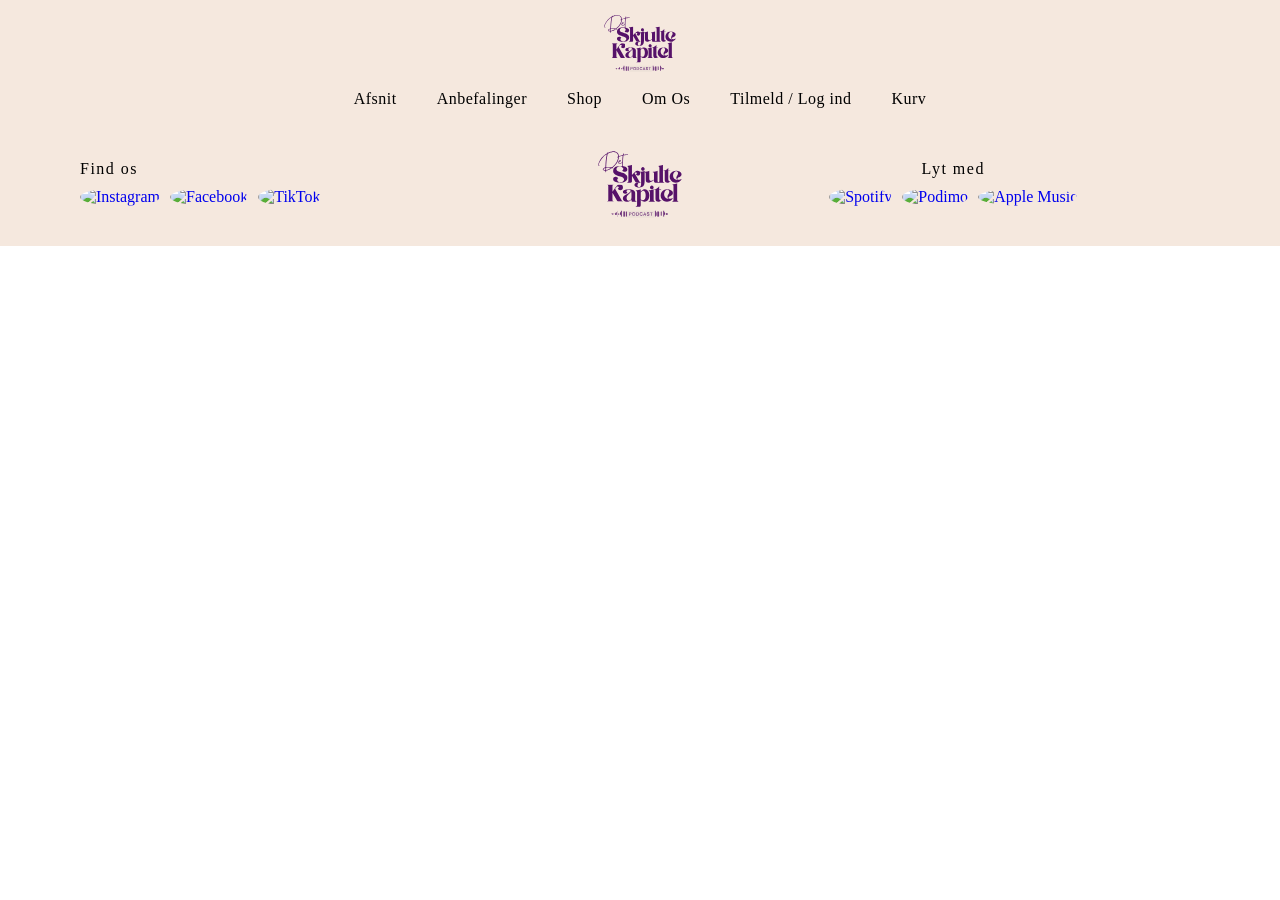
==== index.html @ ff1ba952 "add header footer Co-authored-by: Copilot <copilot@github.com>" ====
<!doctype html>
<html lang="dk">
  <head>
    <meta charset="UTF-8" />
    <meta name="viewport" content="width=device-width, initial-scale=1.0" />
    <title>Det Skjulte Kapitel</title>
    <link rel="stylesheet" href="css/general.css" />
    <link rel="stylesheet" href="css/fonts.css" />
    <link rel="stylesheet" href="css/custom.css" />
  </head>
  <body>
    <header>
      <div class="header-desktop">
        <a href="index.html" class="header-logo">
          <img src="img/Logo.svg" alt="Det Skjulte Kapitel logo" class="logo-img" />
        </a>
        <nav class="header-nav">
          <ul class="nav-list">
            <li><a href="afsnit.html">Afsnit</a></li>
            <li><a href="anbefalinger.html">Anbefalinger</a></li>
            <li><a href="shop.html">Shop</a></li>
            <li><a href="omOs.html">Om Os</a></li>
            <li><a href="login.html">Tilmeld / Log ind</a></li>
            <li><a href="kurv.html">Kurv</a></li>
          </ul>
        </nav>
      </div>

      <div class="header-mobile">
        <a href="index.html" class="header-logo">
          <img src="img/Logo.svg" alt="Det Skjulte Kapitel" class="logo-img" />
        </a>
        <button class="hamburger" id="menuToggle">
          <span></span>
          <span></span>
          <span></span>
        </button>
      </div>
      <nav class="mobile-menu" id="mobileMenu">
        <a href="afsnit.html">Afsnit</a>
        <a href="anbefalinger.html">Anbefalinger</a>
        <a href="shop.html">Shop</a>
        <a href="omOs.html">Om Os</a>
        <a href="login.html">Tilmeld / Log ind</a>
        <a href="kurv.html">Kurv</a>
      </nav>
    </header>
    <footer>
      <div class="footer-inner">
        <div class="footer-social">
          <span class="footer-label">Find os</span>
          <div class="social-icons">
            <a href="#"><img src="" alt="Instagram" /></a>
            <a href="#"><img src="" alt="Facebook" /></a>
            <a href="#"><img src="" alt="TikTok" /></a>
          </div>
        </div>

        <a href="#" class="footer-logo">
          <img src="img/Logo.svg" alt="Det Skjulte Kapitel" class="logo-img-footer" />
        </a>

        <div class="footer-listen">
          <span class="footer-label">Lyt med</span>
          <div class="social-icons">
            <a href="#"><img src="" alt="Spotify" /></a>
            <a href="#"><img src="" alt="Podimo" /></a>
            <a href="#"><img src="" alt="Apple Music" /></a>
          </div>
        </div>
      </div>
    </footer>
    <script src="js/burger.js"></script>
  </body>
</html>
---- css/general.css ----
* {
  box-sizing: border-box;
  padding: 0;
  margin: 0;
  text-decoration: none;
  list-style-type: none;
}

header {
  background: var(--header-footer-bg);
}

.header-desktop {
  max-width: 1200px;
  margin: 0 auto;
  padding: 0 32px;
  display: flex;
  flex-direction: column;
  align-items: center;
}

.logo-img {
  height: 80px;
  width: auto;
  padding: 12px 0 8px;
  display: block;
}

.header-nav {
  width: 100%;
  padding: 10px 0 12px;
}

.nav-list {
  list-style: none;
  display: flex;
  justify-content: center;
  align-items: center;
  gap: 40px;
}

.nav-list a {
  color: var(--text-color);
  text-decoration: none;
  letter-spacing: 0.5px;
  position: relative;
}
.nav-list a:hover {
  color: var(--podcast-card-bg);
}
.nav-list a:hover::after {
  width: 100%;
}

.header-mobile {
  display: none;
  align-items: center;
  justify-content: space-between;
  padding: 12px 20px;
}

.hamburger {
  background: none;
  border: none;
  cursor: pointer;
  display: flex;
  flex-direction: column;
  gap: 5px;
  padding: 8px;
}

.hamburger span {
  display: block;
  width: 24px;
  height: 2px;
  background: var(--text-color);
  border-radius: 2px;
}

.mobile-menu {
  display: none;
  flex-direction: column;
  background: var(--header-footer-bg);
}

.mobile-menu.open {
  display: flex;
}

.mobile-menu a {
  color: var(--text-color);
  text-decoration: none;
  padding: 14px 24px;
  border-bottom: 1px solid rgba(200, 184, 232, 0.3);
}

.mobile-menu a:hover {
  background: var(--podcast-card-bg);
}

footer {
  background: var(--header-footer-bg);
}

.footer-inner {
  max-width: 1200px;
  margin: 0 auto;
  padding: 28px 40px;
  display: grid;
  grid-template-columns: 1fr auto 1fr;
  align-items: center;
  gap: 24px;
}

.footer-label {
  color: var(--text-color);
  letter-spacing: 1.5px;
  display: block;
  margin-bottom: 10px;
}

.social-icons {
  display: flex;
  gap: 10px;
  align-items: center;
}

.social-icons a img {
  width: 38px;
  height: 38px;
  border-radius: 50%;
  transition:
    transform 0.2s,
    opacity 0.2s;
}

.social-icons a:hover img {
  transform: scale(1.1);
  opacity: 0.85;
}

.footer-social {
  display: flex;
  flex-direction: column;
}

.footer-listen {
  display: flex;
  flex-direction: column;
  align-items: center;
}

.logo-img-footer {
  height: 70px;
  width: auto;
  display: block;
}

.footer-bottom {
  padding: 12px 40px;
  text-align: center;
  color: var(--text-color);
}

@media (max-width: 768px) {
  .header-desktop {
    display: none;
  }
  .header-mobile {
    display: flex;
  }

  .footer-inner {
    grid-template-columns: 1fr;
    text-align: center;
    padding: 24px 20px;
    gap: 20px;
  }

  .footer-social {
    align-items: center;
  }
  .footer-listen {
    align-items: center;
  }
  .footer-bottom {
    padding: 12px 20px;
  }
}
---- css/fonts.css ----
@font-face {
  font-family: "Cinzel Decorative Black";
  src: url(../fonts/CinzelDecorative-Black.woff2);
}

@font-face {
  font-family: "Cinzel Decorative Bold";
  src: url(../fonts/CinzelDecorative-Bold.woff2);
}

@font-face {
  font-family: "Cinzel Decorative";
  src: url(../fonts/CinzelDecorative-Regular.woff2);
}
---- css/custom.css ----
/* Farvevariabler */
html {
  /* Primary colors */
  --primary-bg: #fff;
  --header-footer-bg: #f5e8de;

  /* Font colors */
  --text-color: #000;
  --text-inverted: #fff;

  /* Buttons */
  --primary-btn: #763f81;
  --arrow-btn: #f5e8de;

  /* Cards */
  --podcast-card-bg: #561269;
  --book-card-bg: #f5e8de;
  --filter-bg: #fff;
  --reviews-card-bg: #763f81;
  --om-os-card-bg: #763f81;
  --individual-card-bg: #5a3162;
  --forms-bg: #c5aabb;
}

/* Fonts Desktop */
h1 {
  font-family: "Cinzel Decorative Bold";
  font-size: 3rem;
}
h2 {
  font-family: "Cinzel Decorative Bold";
  font-weight: 600;
  font-size: 1.75rem;
}
h3 {
  font-family: "Helvetica Neue";
  font-weight: 700;
  font-size: 1.5rem;
}
h4 {
  font-family: "Helvetica Neue";
  font-weight: 400;
  font-size: 1.375rem;
}
h5 {
  font-family: "Helvetica Neue";
  font-weight: 600;
  font-size: 1.25rem;
}

p {
  font-family: "Helvetica Neue";
  font-weight: 300;
  font-size: 1.25rem;
}

nav {
  font-family: "Helvetica Neue";
  font-weight: 300;
}

/* Fonts Mobile */
@media (max-width: 800px) {
  h1 {
    font-family: "Cinzel Decorative Bold";
    font-weight: 700;
    font-size: 2rem;
  }
  h2 {
    font-family: "Cinzel Decorative Bold";
    font-weight: 600;
    font-size: 1.625rem;
  }
  h3 {
    font-family: "Helvetica Neue";
    font-weight: 500;
    font-size: 1.4rem;
  }
  h4 {
    font-family: "Helvetica Neue";
    font-weight: 400;
    font-size: 1.375rem;
  }
  h5 {
    font-family: "Helvetica Neue";
    font-weight: 600;
    font-size: 1.25rem;
  }

  p {
    font-family: "Helvetica Neue";
    font-weight: 300;
    font-size: 1rem;
  }

  nav {
    font-family: "Helvetica Neue";
    font-weight: 300;
    font-size: 1.375rem;
  }
}
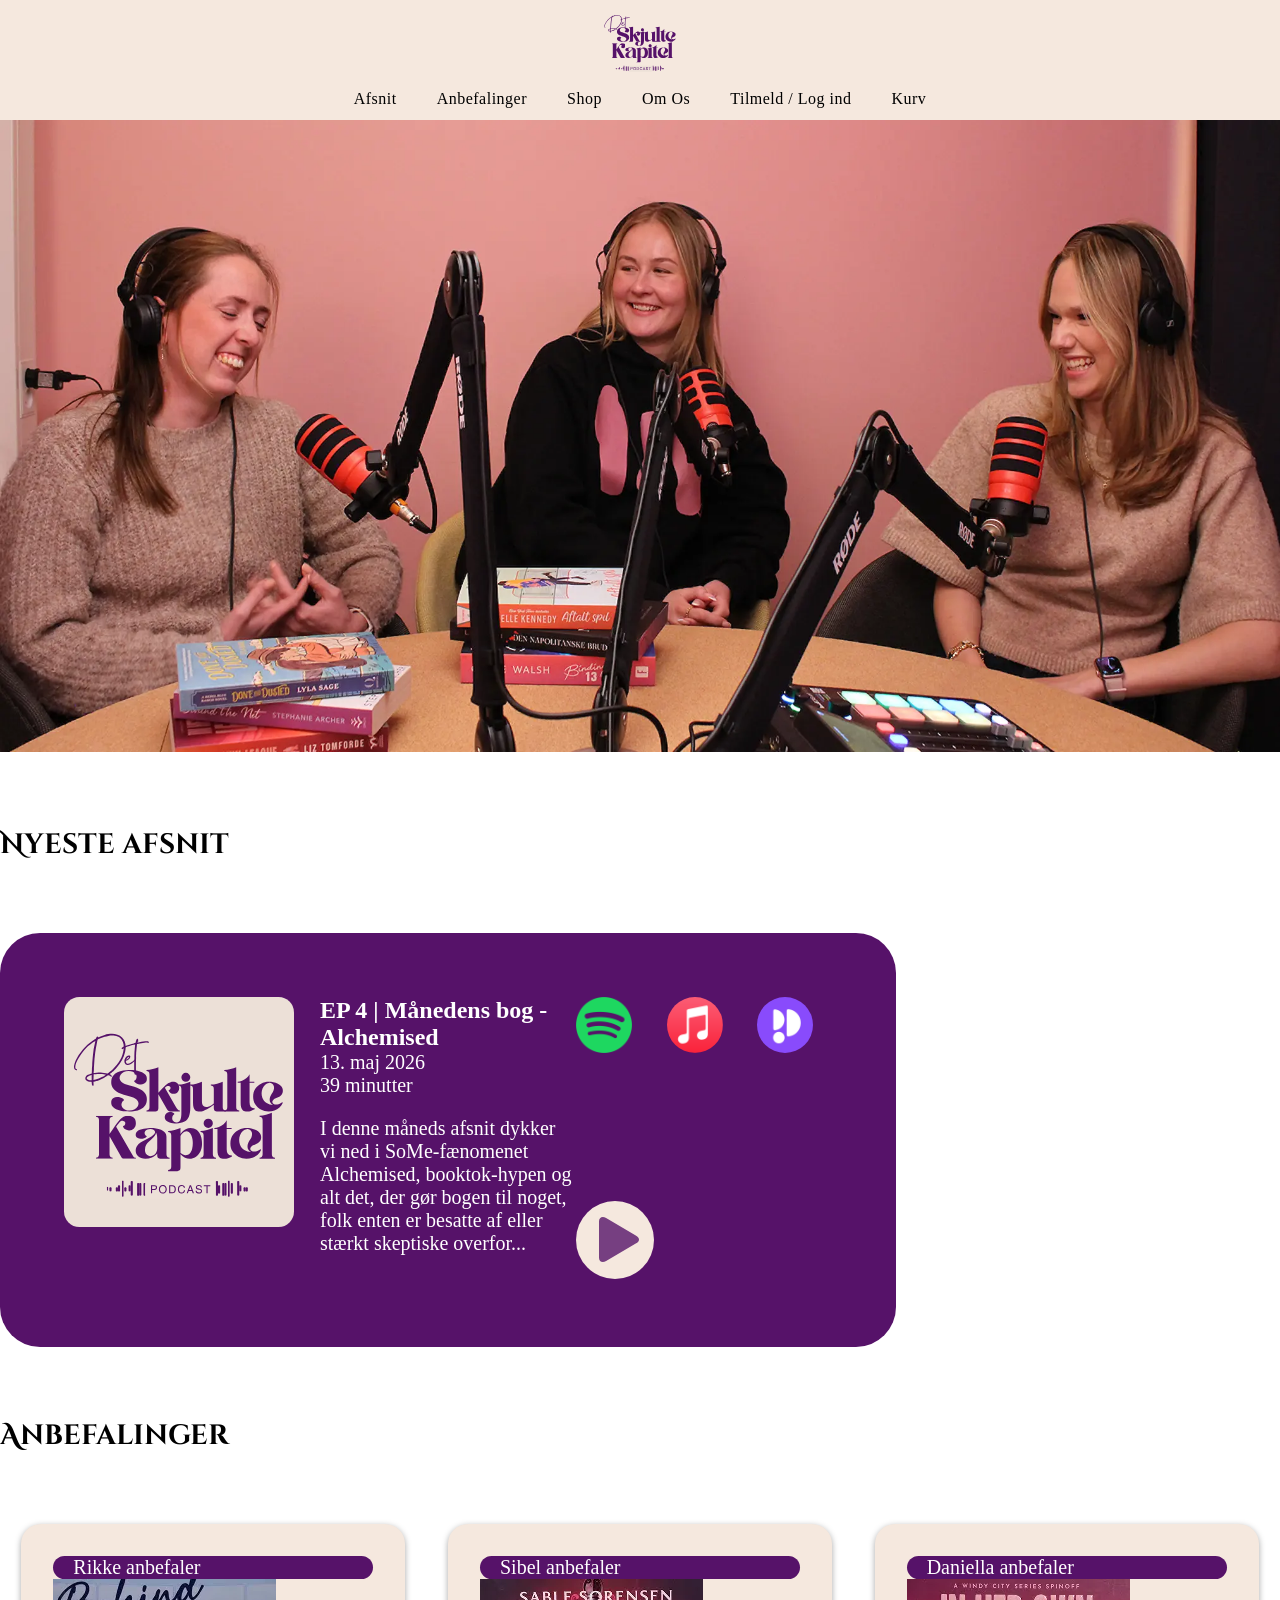
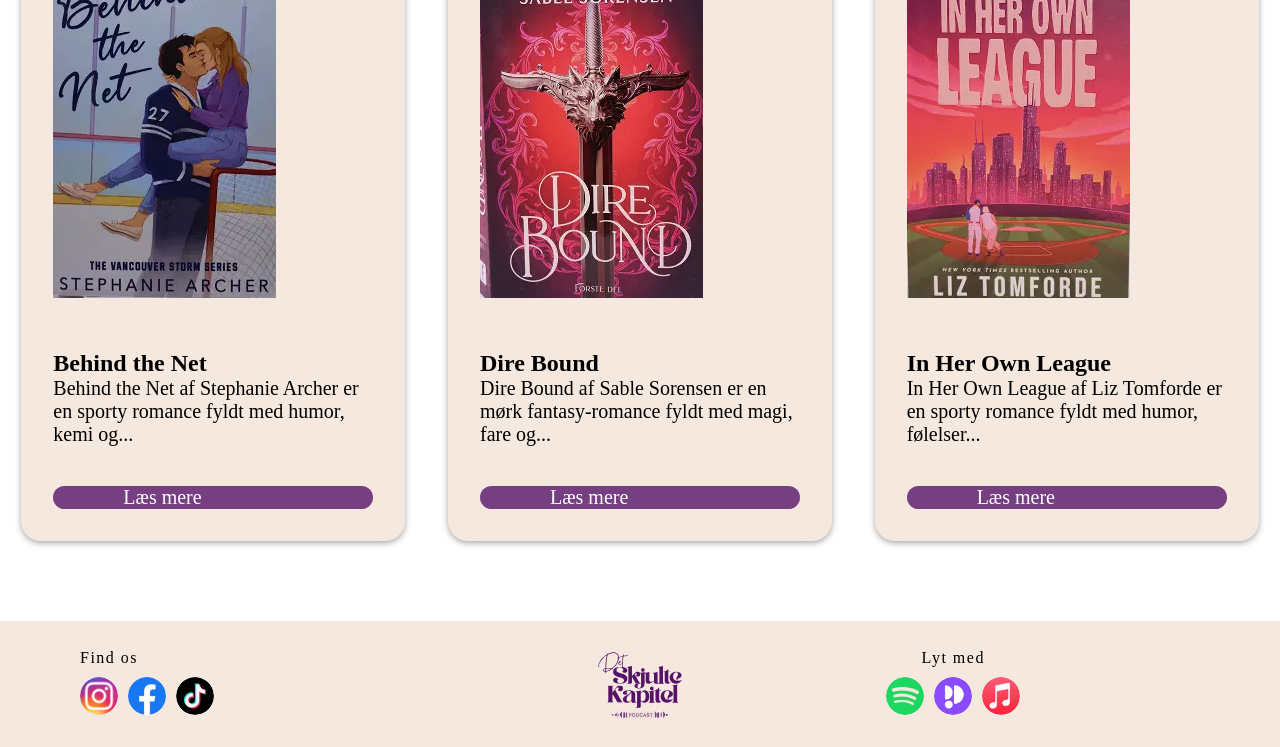
==== commit 172f6244: "add næsten færdig index side" ====
--- a/index.html
+++ b/index.html
@@ -7,12 +7,17 @@
     <link rel="stylesheet" href="css/general.css" />
     <link rel="stylesheet" href="css/fonts.css" />
     <link rel="stylesheet" href="css/custom.css" />
+    <link rel="stylesheet" href="css/index.css" />
   </head>
   <body>
     <header>
       <div class="header-desktop">
         <a href="index.html" class="header-logo">
-          <img src="img/Logo.svg" alt="Det Skjulte Kapitel logo" class="logo-img" />
+          <img
+            src="img/Logo.svg"
+            alt="Det Skjulte Kapitel logo"
+            class="logo-img"
+          />
         </a>
         <nav class="header-nav">
           <ul class="nav-list">
@@ -45,27 +50,130 @@
         <a href="kurv.html">Kurv</a>
       </nav>
     </header>
+
+    <main>
+      <img
+        src="img/Hero.webp"
+        alt="Billede af tre kvinder i et podcast studie, der griner"
+      />
+      <h2>Nyeste afsnit</h2>
+
+      <section class="grid-1_1_1">
+        <div>
+          <img src="img/LogoBeigeBaggrund.svg" alt="" />
+        </div>
+        <div>
+          <h3>EP 4 | Månedens bog - Alchemised</h3>
+          <p>13. maj 2026</p>
+          <p>39 minutter</p>
+          <p class="margin">
+            I denne måneds afsnit dykker vi ned i SoMe-fænomenet Alchemised,
+            booktok-hypen og alt det, der gør bogen til noget, folk enten er
+            besatte af eller stærkt skeptiske overfor...
+          </p>
+        </div>
+        <div>
+          <div class="SoMe">
+            <a href="https://open.spotify.com/show/3m8Jab1IPtWVq0r0YH2QnV"
+              ><img src="img/Spotify.svg" alt=""
+            /></a>
+            <a href=""><img src="img/AppleMusic.svg" alt="iTunes logo" /></a>
+            <a
+              href="https://open.podimo.com/podcast/a7241b3f-1531-4056-aa6a-d502dbbe5295"
+              ><img src="img/Podimo.svg" alt="Podimo logo"
+            /></a>
+          </div>
+          <div class="playBtn">
+            <img src="img/PlayBtn.svg" alt="" />
+          </div>
+        </div>
+      </section>
+      <h2>Anbefalinger</h2>
+      <section class="grid">
+        
+        <div class="AnbefalingCard">
+          <div>
+            <p class="IndividuelAnbefaling">Rikke anbefaler</p>
+            <img
+              src="img/BehindTheNet.webp"
+              alt="Forside af bogen Behind the net"
+            />
+          </div>
+          <div>
+            <h3>Behind the Net</h3>
+            <p>Behind the Net af Stephanie Archer er en sporty romance fyldt med humor, kemi og...</p>
+          </div>
+          <div>
+            <a href="afsnitSingeview.html"><p>Læs mere</p></a>
+          </div>
+        </div>
+
+        <div class="AnbefalingCard">
+          <div>
+            <p class="IndividuelAnbefaling">Sibel anbefaler</p>
+            <img
+              src="img/DireBound.webp"
+              alt="Forside af bogen Behind the net"
+            />
+          </div>
+          <div>
+            <h3>Dire Bound</h3>
+            <p>Dire Bound af Sable Sorensen er en mørk fantasy-romance fyldt med magi, fare og...</p>
+          </div>
+          <div>
+            <a href="afsnitSingeview.html"><p>Læs mere</p></a>
+          </div>
+        </div>
+
+        <div class="AnbefalingCard">
+          <div>
+            <p class="IndividuelAnbefaling">Daniella anbefaler</p>
+            <img
+              src="img/InHerOwnLeauge.webp"
+              alt="Forside af bogen Behind the net"
+            />
+          </div>
+          <div>
+            <h3>In Her Own League</h3>
+            <p>In Her Own League af Liz Tomforde er en sporty romance fyldt med humor, følelser...</p>
+          </div>
+          <div>
+            <a href="afsnitSingeview.html"><p>Læs mere</p></a>
+          </div>
+        </div>
+      </section>
+    </main>
+
     <footer>
       <div class="footer-inner">
         <div class="footer-social">
           <span class="footer-label">Find os</span>
           <div class="social-icons">
-            <a href="#"><img src="" alt="Instagram" /></a>
-            <a href="#"><img src="" alt="Facebook" /></a>
-            <a href="#"><img src="" alt="TikTok" /></a>
+            <a href="#"><img src="img/Instagram.svg" alt="Instagram" /></a>
+            <a href="#"><img src="img/Facebook.svg" alt="Facebook" /></a>
+            <a href="#"><img src="img/TikTok.svg" alt="TikTok" /></a>
           </div>
         </div>
 
         <a href="#" class="footer-logo">
-          <img src="img/Logo.svg" alt="Det Skjulte Kapitel" class="logo-img-footer" />
+          <img
+            src="img/Logo.svg"
+            alt="Det Skjulte Kapitel"
+            class="logo-img-footer"
+          />
         </a>
 
         <div class="footer-listen">
           <span class="footer-label">Lyt med</span>
           <div class="social-icons">
-            <a href="#"><img src="" alt="Spotify" /></a>
-            <a href="#"><img src="" alt="Podimo" /></a>
-            <a href="#"><img src="" alt="Apple Music" /></a>
+            <a href="https://open.spotify.com/show/3m8Jab1IPtWVq0r0YH2QnV"
+              ><img src="img/Spotify.svg" alt="Spotify"
+            /></a>
+            <a
+              href="https://open.podimo.com/podcast/a7241b3f-1531-4056-aa6a-d502dbbe5295"
+              ><img src="img/Podimo.svg" alt="Podimo"
+            /></a>
+            <a href="#"><img src="img/AppleMusic.svg" alt="Apple Music" /></a>
           </div>
         </div>
       </div>
--- a/css/index.css
+++ b/css/index.css
@@ -0,0 +1,88 @@
+img {
+  max-width: 100%;
+}
+
+h2 {
+  place-self: center;
+  margin-top: 2.5em;
+  margin-bottom: 2.5em;
+}
+
+.grid-1_1_1 {
+  display: grid;
+  grid-template-columns: 1fr 1fr 1fr;
+  max-width: 70%;
+  margin-top: 2.5em;
+  margin-bottom: 4em;
+  padding: 4em;
+  place-self: center;
+  background-color: var(--podcast-card-bg);
+  color: var(--text-inverted);
+  border-radius: 40px;
+}
+
+.grid-1_1_1 img {
+  max-width: 90%;
+}
+
+.margin {
+  margin-top: 1em;
+}
+
+.SoMe {
+  display: grid;
+  grid-template-columns: 1fr 1fr 1fr;
+  place-self: center;
+  gap: 1em;
+}
+
+.SoMe img {
+  max-width: 110%;
+}
+
+.playBtn {
+  place-self: end;
+  margin-top: 9em;
+  margin-right: 2.5em;
+}
+
+.grid {
+  display: grid;
+  grid-template-columns: 1fr 1fr 1fr;
+  margin-bottom: 5em;
+  place-items: center;
+}
+
+.grid a p {
+  text-decoration: none;
+  background-color: var(--primary-btn);
+  color: var(--text-inverted);
+  border-radius: 20px;
+  place-self: center;
+  padding: 0 3.5em 0 3.5em;
+  margin-top: 2em;
+}
+
+.grid h3{
+  margin-top: 2em;
+}
+.AnbefalingCard{
+  background-color: var(--book-card-bg) ;
+  padding: 2em;
+  border-radius: 20px;
+  max-width: 90%;
+  box-shadow: 0 2px 6px rgba(0, 0, 0, 0.35);
+}
+
+.AnbefalingCard div{
+  place-self: center;
+}
+
+.IndividuelAnbefaling{
+  background-color: var(--podcast-card-bg);
+  color: var(--text-inverted);
+  border-radius: 20px;
+  place-self: self-start;
+  padding: 0 1em 0 1em;
+}
+
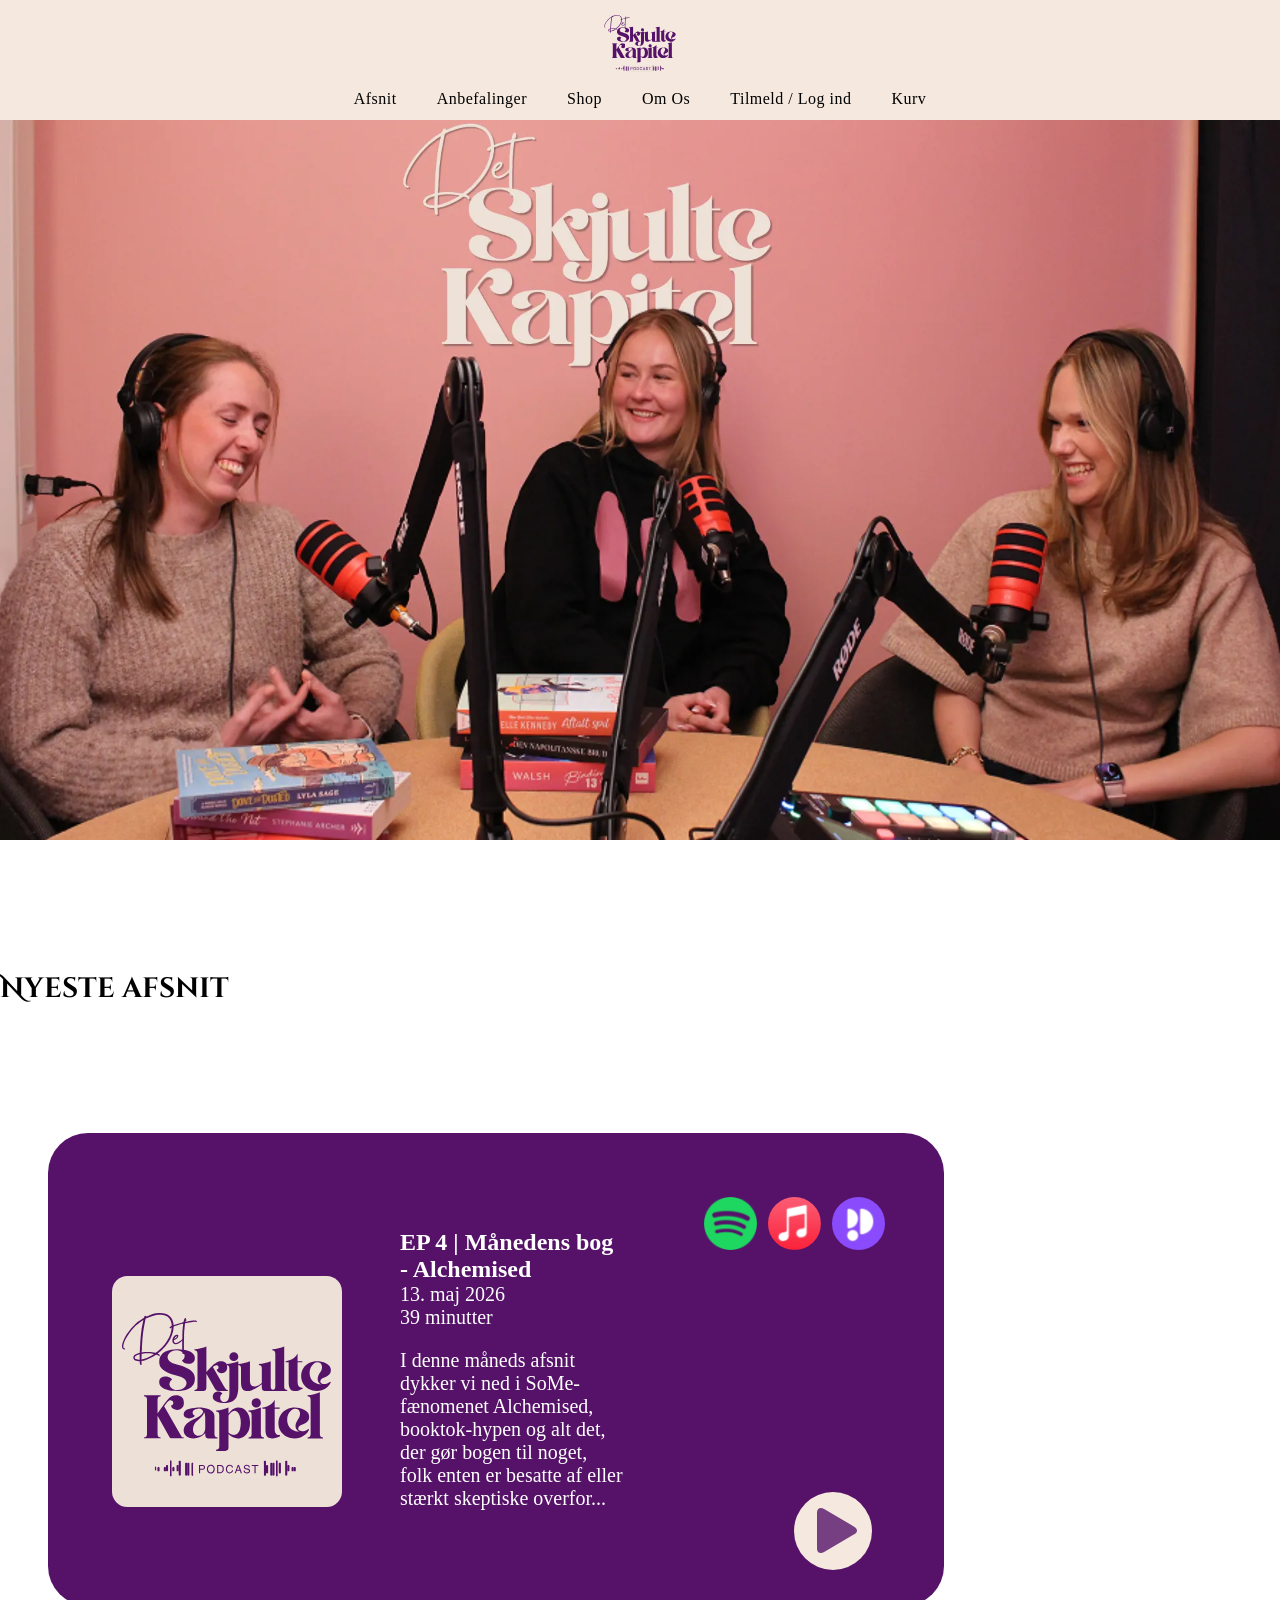
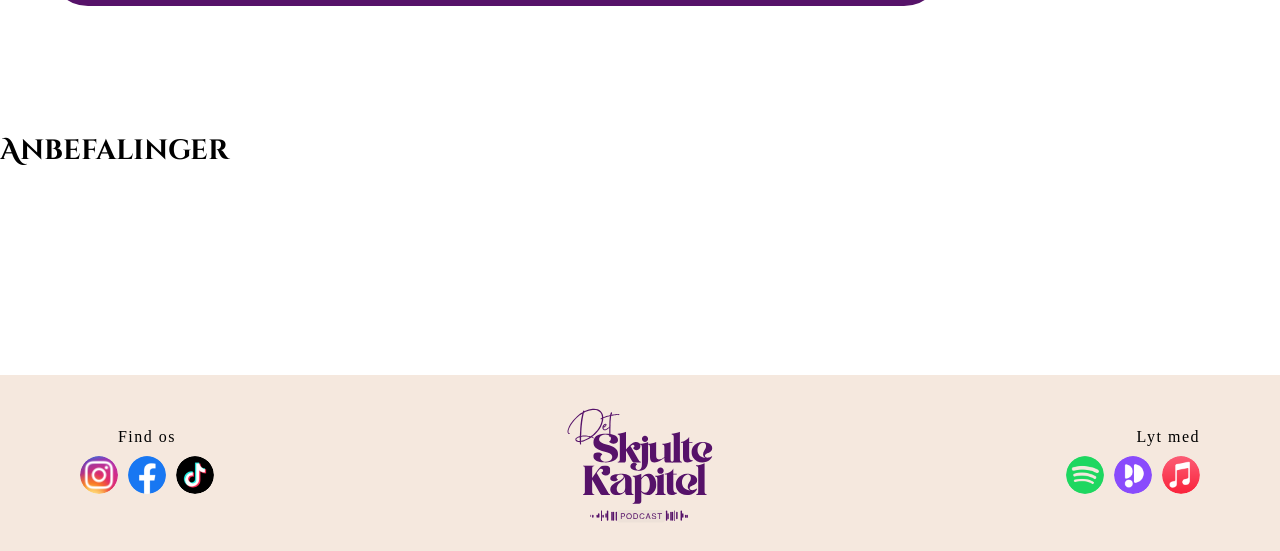
==== commit 55f02f92: "Add index mobil + tilretninger i desktop" ====
--- a/index.html
+++ b/index.html
@@ -59,20 +59,22 @@
       <h2>Nyeste afsnit</h2>
 
       <section class="grid-1_1_1">
-        <div>
+        <div class="LogoBeige">
           <img src="img/LogoBeigeBaggrund.svg" alt="" />
         </div>
-        <div>
+        <div class="margin">
+          <div>
           <h3>EP 4 | Månedens bog - Alchemised</h3>
           <p>13. maj 2026</p>
           <p>39 minutter</p>
-          <p class="margin">
+        </div>
+          <p class="margin2">
             I denne måneds afsnit dykker vi ned i SoMe-fænomenet Alchemised,
             booktok-hypen og alt det, der gør bogen til noget, folk enten er
             besatte af eller stærkt skeptiske overfor...
           </p>
         </div>
-        <div>
+        
           <div class="SoMe">
             <a href="https://open.spotify.com/show/3m8Jab1IPtWVq0r0YH2QnV"
               ><img src="img/Spotify.svg" alt=""
@@ -82,16 +84,17 @@
               href="https://open.podimo.com/podcast/a7241b3f-1531-4056-aa6a-d502dbbe5295"
               ><img src="img/Podimo.svg" alt="Podimo logo"
             /></a>
-          </div>
-          <div class="playBtn">
+            <div class="playBtn">
             <img src="img/PlayBtn.svg" alt="" />
           </div>
-        </div>
+          </div>
+          
+        
       </section>
       <h2>Anbefalinger</h2>
       <section class="grid">
         
-        <div class="AnbefalingCard">
+        <!-- <div class="AnbefalingCard">
           <div>
             <p class="IndividuelAnbefaling">Rikke anbefaler</p>
             <img
@@ -140,7 +143,7 @@
           <div>
             <a href="afsnitSingeview.html"><p>Læs mere</p></a>
           </div>
-        </div>
+        </div> -->
       </section>
     </main>
 
@@ -179,5 +182,6 @@
       </div>
     </footer>
     <script src="js/burger.js"></script>
+    <script src="js/index.js"></script>
   </body>
 </html>
--- a/css/general.css
+++ b/css/general.css
@@ -77,6 +77,24 @@
   border-radius: 2px;
 }
 
+.hamburger.open span:nth-child(1) {
+  transform: translateY(7px) rotate(45deg);
+}
+
+.hamburger.open span:nth-child(2) {
+  opacity: 0;
+}
+
+.hamburger.open span:nth-child(3) {
+  transform: translateY(-7px) rotate(-45deg);
+}
+
+.hamburger span {
+  transition:
+    transform 0.3s ease,
+    opacity 0.3s ease;
+}
+
 .mobile-menu {
   display: none;
   flex-direction: column;
@@ -107,7 +125,8 @@
   margin: 0 auto;
   padding: 28px 40px;
   display: grid;
-  grid-template-columns: 1fr auto 1fr;
+  grid-template-columns: 1fr 1fr 1fr;
+  grid-template-areas: "social logo listen";
   align-items: center;
   gap: 24px;
 }
@@ -117,6 +136,7 @@
   letter-spacing: 1.5px;
   display: block;
   margin-bottom: 10px;
+  text-align: center;
 }
 
 .social-icons {
@@ -151,7 +171,7 @@
 }
 
 .logo-img-footer {
-  height: 70px;
+  height: 120px;
   width: auto;
   display: block;
 }
@@ -162,7 +182,33 @@
   color: var(--text-color);
 }
 
-@media (max-width: 768px) {
+@media (min-width: 801px) {
+  .footer-social {
+    grid-area: social;
+    display: flex;
+    flex-direction: column;
+    justify-self: start;
+  }
+
+  .footer-logo {
+    grid-area: logo;
+    justify-self: center;
+  }
+
+  .footer-listen {
+    grid-area: listen;
+    display: flex;
+    flex-direction: column;
+    align-items: flex-end;
+    justify-self: end;
+  }
+
+  .footer-bottom-row {
+    display: contents;
+  }
+}
+
+@media (max-width: 800px) {
   .header-desktop {
     display: none;
   }
@@ -172,18 +218,44 @@
 
   .footer-inner {
     grid-template-columns: 1fr;
+    grid-template-areas:
+      "logo"
+      "social"
+      "listen";
     text-align: center;
     padding: 24px 20px;
-    gap: 20px;
   }
 
   .footer-social {
+    justify-self: center;
     align-items: center;
   }
   .footer-listen {
+    justify-self: center;
     align-items: center;
   }
   .footer-bottom {
     padding: 12px 20px;
   }
-}
+
+  .footer-logo {
+    order: -1;
+    display: block;
+    margin: 0 auto;
+  }
+
+  .logo-img-footer {
+    height: 90px;
+    width: auto;
+  }
+
+  .footer-bottom-row {
+    display: flex;
+    justify-content: center;
+    gap: 40px;
+  }
+
+  .social-icons {
+    gap: 4px;
+  }
+}
--- a/css/index.css
+++ b/css/index.css
@@ -4,85 +4,164 @@
 
 h2 {
   place-self: center;
-  margin-top: 2.5em;
-  margin-bottom: 2.5em;
+  padding: 2em 0 2em 0;
 }
 
 .grid-1_1_1 {
-  display: grid;
-  grid-template-columns: 1fr 1fr 1fr;
-  max-width: 70%;
-  margin-top: 2.5em;
-  margin-bottom: 4em;
-  padding: 4em;
-  place-self: center;
   background-color: var(--podcast-card-bg);
+  margin: 3em;
+  border-radius: 40px;
   color: var(--text-inverted);
-  border-radius: 40px;
-}
-
-.grid-1_1_1 img {
-  max-width: 90%;
+  position: relative;
 }
 
 .margin {
-  margin-top: 1em;
+  margin: 2em 0 2em 2em;
+}
+
+.margin2{
+
+margin-top: 1em;
+}
+
+
+.grid-1_1_1 div h3
+p {
+  margin-left: 2em;
+  
 }
 
 .SoMe {
-  display: grid;
-  grid-template-columns: 1fr 1fr 1fr;
-  place-self: center;
+  display: flex;
   gap: 1em;
-}
-
-.SoMe img {
-  max-width: 110%;
+  margin-left: 2em;
+  padding-bottom: 2em;
 }
 
 .playBtn {
-  place-self: end;
-  margin-top: 9em;
-  margin-right: 2.5em;
+  position: absolute;
+  bottom: 2em;
+  right: 2em;
 }
 
-.grid {
-  display: grid;
-  grid-template-columns: 1fr 1fr 1fr;
-  margin-bottom: 5em;
-  place-items: center;
-}
-
-.grid a p {
-  text-decoration: none;
-  background-color: var(--primary-btn);
-  color: var(--text-inverted);
-  border-radius: 20px;
-  place-self: center;
-  padding: 0 3.5em 0 3.5em;
-  margin-top: 2em;
-}
-
-.grid h3{
-  margin-top: 2em;
-}
-.AnbefalingCard{
-  background-color: var(--book-card-bg) ;
-  padding: 2em;
-  border-radius: 20px;
-  max-width: 90%;
-  box-shadow: 0 2px 6px rgba(0, 0, 0, 0.35);
-}
-
-.AnbefalingCard div{
+.LogoBeige {
+  padding-top: 3em;
   place-self: center;
 }
 
-.IndividuelAnbefaling{
+.AnbefalingCard {
+  background-color: var(--book-card-bg);
+  padding: 2em;
+  margin: 4em;
+  border-radius: 20px;
+  max-width: 70%;
+  box-shadow: 0 2px 6px rgba(0, 0, 0, 0.35);
+  place-self: center;
+}
+
+.IndividuelAnbefaling {
   background-color: var(--podcast-card-bg);
   color: var(--text-inverted);
   border-radius: 20px;
-  place-self: self-start;
-  padding: 0 1em 0 1em;
+  padding: 1em 3em 1em 3em;
+  position: relative;
+  place-self: center;
 }
 
+.AnbefalingCard a p{
+  text-decoration: none;
+    background-color: var(--primary-btn);
+    color: var(--text-inverted);
+    border-radius: 20px;
+    place-self: center;
+    padding: 0 3.5em 0 3.5em;
+    margin-top: 2em;
+}
+
+@media (min-width: 768px) {
+  img {
+    max-width: 100%;
+  }
+
+  h2 {
+    place-self: center;
+    margin-top: 2.5em;
+    margin-bottom: 2.5em;
+  }
+
+  .grid-1_1_1 {
+    display: grid;
+    grid-template-columns: 1fr 1fr 1fr;
+    max-width: 70%;
+    margin-top: 2.5em;
+    margin-bottom: 4em;
+    padding: 4em;
+    place-self: center;
+    background-color: var(--podcast-card-bg);
+    color: var(--text-inverted);
+    border-radius: 40px;
+  }
+
+  .grid-1_1_1 img {
+    max-width: 90%;
+  }
+
+  /* .margin {
+    margin-top: 1em;
+  } */
+
+  .SoMe {
+    padding-left: 3em;
+  }
+
+  .SoMe img {
+    max-width: 110%;
+  }
+
+  .playBtn {
+    place-self: end;
+    margin-top: 9em;
+    margin-right: 2.5em;
+  }
+
+  .grid {
+    display: grid;
+    grid-template-columns: 1fr 1fr 1fr;
+    margin-bottom: 5em;
+    place-items: center;
+    padding: 0 5em 0 5em;
+  }
+
+  .grid a p {
+    text-decoration: none;
+    background-color: var(--primary-btn);
+    color: var(--text-inverted);
+    border-radius: 20px;
+    place-self: center;
+    padding: 0 3.5em 0 3.5em;
+    margin-top: 2em;
+  }
+
+  .grid h3 {
+    margin-top: 2em;
+  }
+  .AnbefalingCard {
+    background-color: var(--book-card-bg);
+    padding: 2em;
+    border-radius: 20px;
+    max-width: 90%;
+    box-shadow: 0 2px 6px rgba(0, 0, 0, 0.35);
+  }
+
+  .AnbefalingCard div {
+    place-self: center;
+  }
+
+  .IndividuelAnbefaling {
+    background-color: var(--podcast-card-bg);
+    color: var(--text-inverted);
+    border-radius: 20px;
+    place-self: self-start;
+    padding: 0 1em 0 1em;
+  }
+}
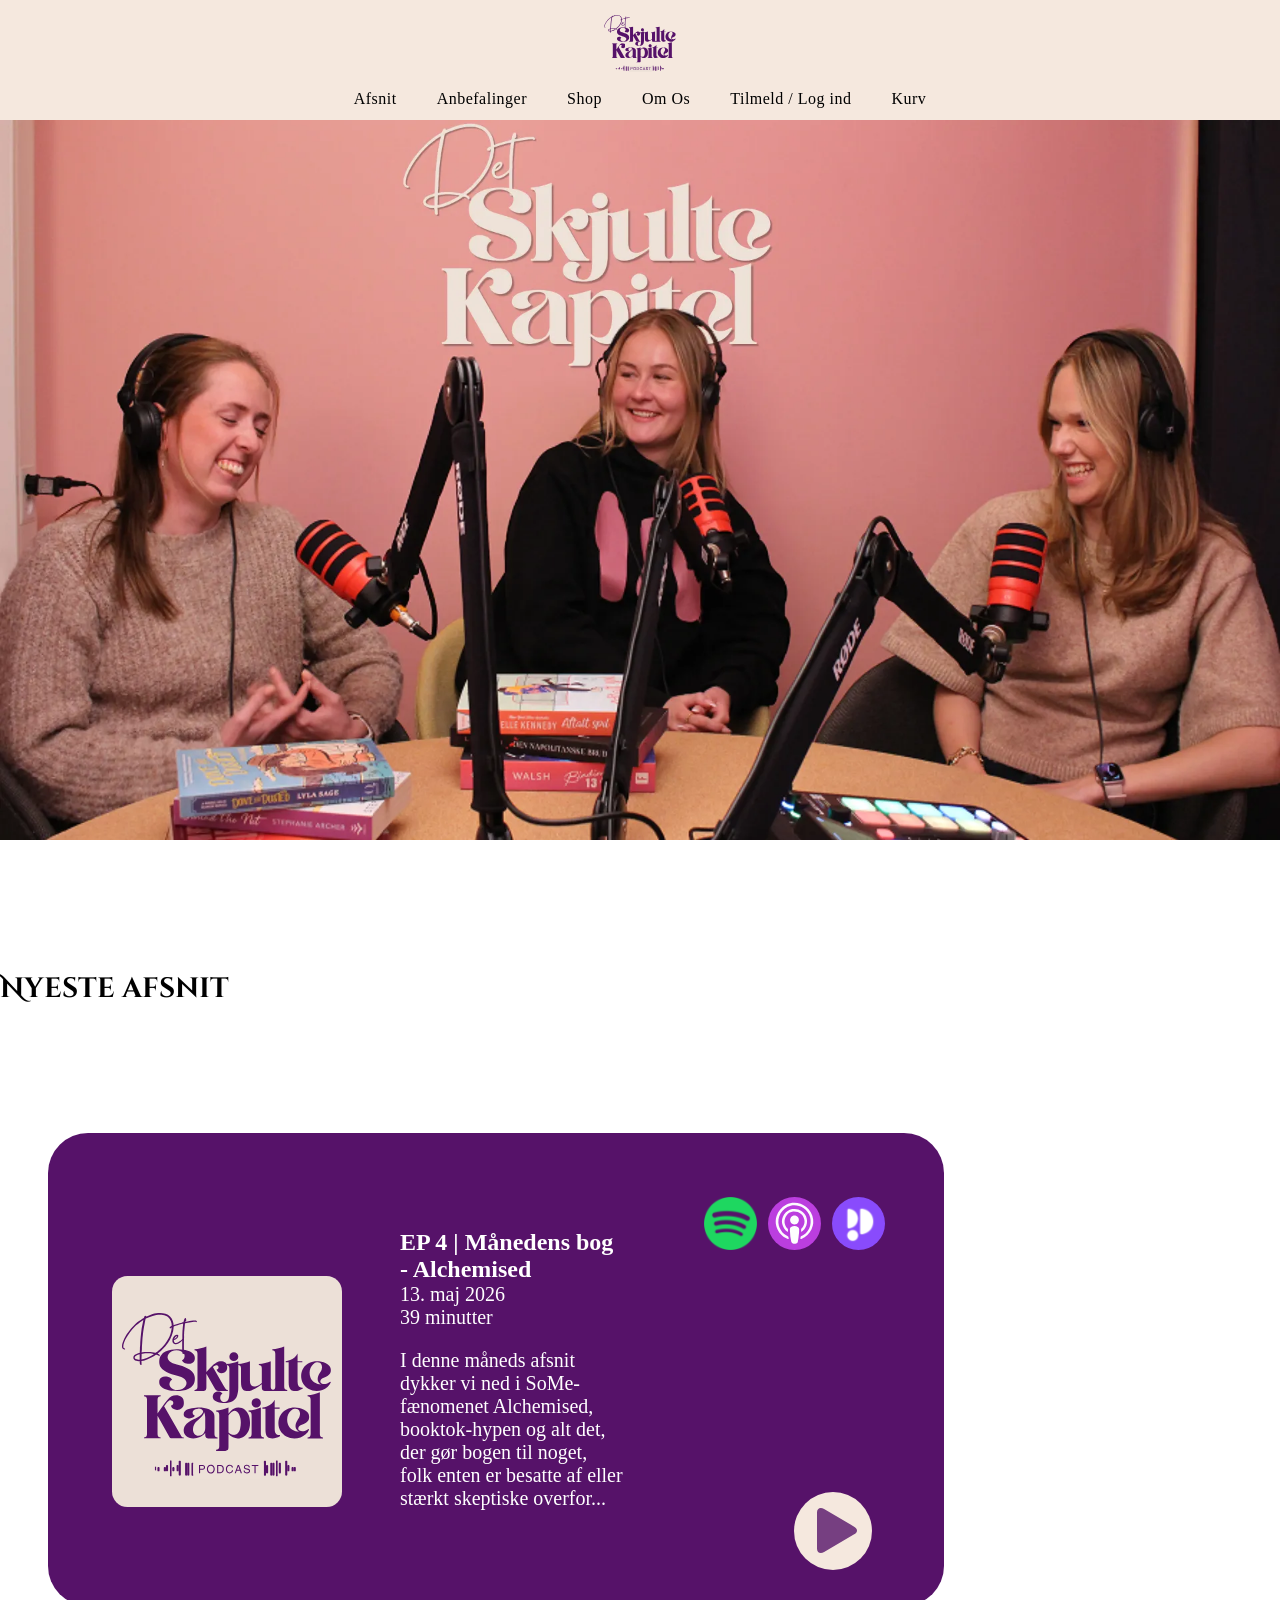
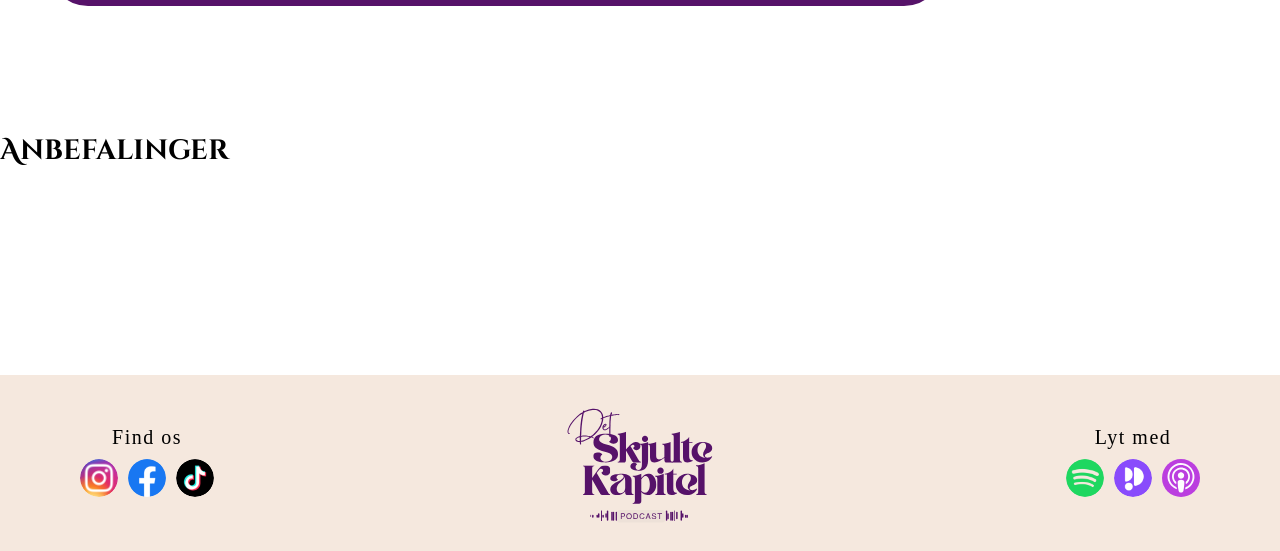
==== commit bced937d: "add last changes" ====
--- a/index.html
+++ b/index.html
@@ -1,5 +1,5 @@
 <!doctype html>
-<html lang="dk">
+<html lang="da">
   <head>
     <meta charset="UTF-8" />
     <meta name="viewport" content="width=device-width, initial-scale=1.0" />
@@ -13,11 +13,7 @@
     <header>
       <div class="header-desktop">
         <a href="index.html" class="header-logo">
-          <img
-            src="img/Logo.svg"
-            alt="Det Skjulte Kapitel logo"
-            class="logo-img"
-          />
+          <img src="img/Logo.svg" alt="Det Skjulte Kapitel logo" class="logo-img" />
         </a>
         <nav class="header-nav">
           <ul class="nav-list">
@@ -52,10 +48,7 @@
     </header>
 
     <main>
-      <img
-        src="img/Hero.webp"
-        alt="Billede af tre kvinder i et podcast studie, der griner"
-      />
+      <img src="img/Hero.webp" alt="Billede af tre kvinder i et podcast studie, der griner" />
       <h2>Nyeste afsnit</h2>
 
       <section class="grid-1_1_1">
@@ -64,119 +57,49 @@
         </div>
         <div class="margin">
           <div>
-          <h3>EP 4 | Månedens bog - Alchemised</h3>
-          <p>13. maj 2026</p>
-          <p>39 minutter</p>
+            <h3>EP 4 | Månedens bog - Alchemised</h3>
+            <p>13. maj 2026</p>
+            <p>39 minutter</p>
+          </div>
+          <p class="margin2">I denne måneds afsnit dykker vi ned i SoMe-fænomenet Alchemised, booktok-hypen og alt det, der gør bogen til noget, folk enten er besatte af eller stærkt skeptiske overfor...</p>
         </div>
-          <p class="margin2">
-            I denne måneds afsnit dykker vi ned i SoMe-fænomenet Alchemised,
-            booktok-hypen og alt det, der gør bogen til noget, folk enten er
-            besatte af eller stærkt skeptiske overfor...
-          </p>
-        </div>
-        
-          <div class="SoMe">
-            <a href="https://open.spotify.com/show/3m8Jab1IPtWVq0r0YH2QnV"
-              ><img src="img/Spotify.svg" alt=""
-            /></a>
-            <a href=""><img src="img/AppleMusic.svg" alt="iTunes logo" /></a>
-            <a
-              href="https://open.podimo.com/podcast/a7241b3f-1531-4056-aa6a-d502dbbe5295"
-              ><img src="img/Podimo.svg" alt="Podimo logo"
-            /></a>
-            <div class="playBtn">
+
+        <div class="SoMe">
+          <a href="https://open.spotify.com/show/3m8Jab1IPtWVq0r0YH2QnV"><img src="img/Spotify.svg" alt="" /></a>
+          <a href="https://podcasts.apple.com/dk/podcast/det-skjulte-kapitel/id1886661915"><img class="apple" src="img/applepodcast.svg" alt="Apple Podcast" /></a>
+          <a href="https://open.podimo.com/podcast/a7241b3f-1531-4056-aa6a-d502dbbe5295"><img src="img/Podimo.svg" alt="Podimo logo" /></a>
+          <div class="playBtn">
             <img src="img/PlayBtn.svg" alt="" />
           </div>
-          </div>
-          
-        
+        </div>
       </section>
       <h2>Anbefalinger</h2>
-      <section class="grid">
-        
-        <!-- <div class="AnbefalingCard">
-          <div>
-            <p class="IndividuelAnbefaling">Rikke anbefaler</p>
-            <img
-              src="img/BehindTheNet.webp"
-              alt="Forside af bogen Behind the net"
-            />
-          </div>
-          <div>
-            <h3>Behind the Net</h3>
-            <p>Behind the Net af Stephanie Archer er en sporty romance fyldt med humor, kemi og...</p>
-          </div>
-          <div>
-            <a href="afsnitSingeview.html"><p>Læs mere</p></a>
-          </div>
-        </div>
-
-        <div class="AnbefalingCard">
-          <div>
-            <p class="IndividuelAnbefaling">Sibel anbefaler</p>
-            <img
-              src="img/DireBound.webp"
-              alt="Forside af bogen Behind the net"
-            />
-          </div>
-          <div>
-            <h3>Dire Bound</h3>
-            <p>Dire Bound af Sable Sorensen er en mørk fantasy-romance fyldt med magi, fare og...</p>
-          </div>
-          <div>
-            <a href="afsnitSingeview.html"><p>Læs mere</p></a>
-          </div>
-        </div>
-
-        <div class="AnbefalingCard">
-          <div>
-            <p class="IndividuelAnbefaling">Daniella anbefaler</p>
-            <img
-              src="img/InHerOwnLeauge.webp"
-              alt="Forside af bogen Behind the net"
-            />
-          </div>
-          <div>
-            <h3>In Her Own League</h3>
-            <p>In Her Own League af Liz Tomforde er en sporty romance fyldt med humor, følelser...</p>
-          </div>
-          <div>
-            <a href="afsnitSingeview.html"><p>Læs mere</p></a>
-          </div>
-        </div> -->
-      </section>
+      <section class="grid"></section>
     </main>
 
     <footer>
       <div class="footer-inner">
-        <div class="footer-social">
-          <span class="footer-label">Find os</span>
-          <div class="social-icons">
-            <a href="#"><img src="img/Instagram.svg" alt="Instagram" /></a>
-            <a href="#"><img src="img/Facebook.svg" alt="Facebook" /></a>
-            <a href="#"><img src="img/TikTok.svg" alt="TikTok" /></a>
-          </div>
-        </div>
-
-        <a href="#" class="footer-logo">
-          <img
-            src="img/Logo.svg"
-            alt="Det Skjulte Kapitel"
-            class="logo-img-footer"
-          />
+        <a href="index.html" class="footer-logo">
+          <img src="img/Logo.svg" alt="Det Skjulte Kapitel" class="logo-img-footer" />
         </a>
 
-        <div class="footer-listen">
-          <span class="footer-label">Lyt med</span>
-          <div class="social-icons">
-            <a href="https://open.spotify.com/show/3m8Jab1IPtWVq0r0YH2QnV"
-              ><img src="img/Spotify.svg" alt="Spotify"
-            /></a>
-            <a
-              href="https://open.podimo.com/podcast/a7241b3f-1531-4056-aa6a-d502dbbe5295"
-              ><img src="img/Podimo.svg" alt="Podimo"
-            /></a>
-            <a href="#"><img src="img/AppleMusic.svg" alt="Apple Music" /></a>
+        <div class="footer-bottom-row">
+          <div class="footer-social">
+            <span class="footer-label">Find os</span>
+            <div class="social-icons">
+              <a href="https://www.instagram.com/detskjultekapitel/"><img src="img/Instagram.svg" alt="Instagram" /></a>
+              <a href="https://www.facebook.com/profile.php?id=61585024211420"><img src="img/Facebook.svg" alt="Facebook" /></a>
+              <a href="https://www.tiktok.com/@detskjultekapitel"><img src="img/TikTok.svg" alt="TikTok" /></a>
+            </div>
+          </div>
+
+          <div class="footer-listen">
+            <span class="footer-label">Lyt med</span>
+            <div class="social-icons">
+              <a href="https://open.spotify.com/show/3m8Jab1IPtWVq0r0YH2QnV"><img src="img/Spotify.svg" alt="Spotify" /></a>
+              <a href="https://open.podimo.com/podcast/a7241b3f-1531-4056-aa6a-d502dbbe5295"><img src="img/Podimo.svg" alt="Podimo" /></a>
+              <a href="https://podcasts.apple.com/dk/podcast/det-skjulte-kapitel/id1886661915"><img class="apple" src="img/applepodcast.svg" alt="Apple Podcast" /></a>
+            </div>
           </div>
         </div>
       </div>
--- a/css/general.css
+++ b/css/general.css
@@ -169,7 +169,9 @@
   flex-direction: column;
   align-items: center;
 }
-
+.apple {
+  border-radius: 50%;
+}
 .logo-img-footer {
   height: 120px;
   width: auto;
@@ -199,7 +201,6 @@
     grid-area: listen;
     display: flex;
     flex-direction: column;
-    align-items: flex-end;
     justify-self: end;
   }
 
@@ -258,4 +259,9 @@
   .social-icons {
     gap: 4px;
   }
-}
+
+  .mobile-menu a:hover {
+    background: var(--om-os-card-bg);
+    color: var(--text-inverted);
+  }
+}
--- a/css/custom.css
+++ b/css/custom.css
@@ -20,6 +20,7 @@
   --om-os-card-bg: #763f81;
   --individual-card-bg: #5a3162;
   --forms-bg: #c5aabb;
+  --linje: #9f769e;
 }
 
 /* Fonts Desktop */
@@ -37,7 +38,8 @@
   font-weight: 700;
   font-size: 1.5rem;
 }
-h4 {
+h4,
+.kob-btn {
   font-family: "Helvetica Neue";
   font-weight: 400;
   font-size: 1.375rem;
@@ -48,7 +50,12 @@
   font-size: 1.25rem;
 }
 
-p {
+p,
+.login-btn,
+.opret-btn,
+label,
+span,
+.btn {
   font-family: "Helvetica Neue";
   font-weight: 300;
   font-size: 1.25rem;
@@ -76,7 +83,8 @@
     font-weight: 500;
     font-size: 1.4rem;
   }
-  h4 {
+  h4,
+  .kob-btn {
     font-family: "Helvetica Neue";
     font-weight: 400;
     font-size: 1.375rem;
@@ -87,7 +95,12 @@
     font-size: 1.25rem;
   }
 
-  p {
+  p,
+  .login-btn,
+  .opret-btn,
+  label,
+  span,
+  .btn {
     font-family: "Helvetica Neue";
     font-weight: 300;
     font-size: 1rem;
--- a/css/index.css
+++ b/css/index.css
@@ -19,16 +19,12 @@
   margin: 2em 0 2em 2em;
 }
 
-.margin2{
-
-margin-top: 1em;
+.margin2 {
+  margin-top: 1em;
 }
 
-
-.grid-1_1_1 div h3
-p {
+.grid-1_1_1 div h3 p {
   margin-left: 2em;
-  
 }
 
 .SoMe {
@@ -36,6 +32,11 @@
   gap: 1em;
   margin-left: 2em;
   padding-bottom: 2em;
+}
+
+.SoMe a img {
+  width: 56px;
+  height: auto;
 }
 
 .playBtn {
@@ -51,31 +52,40 @@
 
 .AnbefalingCard {
   background-color: var(--book-card-bg);
-  padding: 2em;
+  padding: 4em 2em 3em 2em;
   margin: 4em;
   border-radius: 20px;
   max-width: 70%;
   box-shadow: 0 2px 6px rgba(0, 0, 0, 0.35);
   place-self: center;
+  position: relative;
+}
+
+.AnbefalingCard img {
+  display: grid;
+  max-width: 70%;
+  place-self: center;
+  margin-bottom: 1em;
 }
 
 .IndividuelAnbefaling {
   background-color: var(--podcast-card-bg);
   color: var(--text-inverted);
   border-radius: 20px;
-  padding: 1em 3em 1em 3em;
-  position: relative;
-  place-self: center;
+  padding: 0.5em 1em;
+  position: absolute;
+  top: 29px;
+  left: 2em;
 }
 
-.AnbefalingCard a p{
+.AnbefalingCard a p {
   text-decoration: none;
-    background-color: var(--primary-btn);
-    color: var(--text-inverted);
-    border-radius: 20px;
-    place-self: center;
-    padding: 0 3.5em 0 3.5em;
-    margin-top: 2em;
+  background-color: var(--primary-btn);
+  color: var(--text-inverted);
+  border-radius: 20px;
+  place-self: center;
+  padding: 0.5em 3.5em 0.5em 3.5em;
+  margin-top: 2em;
 }
 
 @media (min-width: 768px) {
@@ -129,7 +139,7 @@
     grid-template-columns: 1fr 1fr 1fr;
     margin-bottom: 5em;
     place-items: center;
-    padding: 0 5em 0 5em;
+    padding: 0;
   }
 
   .grid a p {
@@ -138,7 +148,7 @@
     color: var(--text-inverted);
     border-radius: 20px;
     place-self: center;
-    padding: 0 3.5em 0 3.5em;
+    padding: 0.5em 3.5em 0.5em 3.5em;
     margin-top: 2em;
   }
 
@@ -147,10 +157,11 @@
   }
   .AnbefalingCard {
     background-color: var(--book-card-bg);
-    padding: 2em;
     border-radius: 20px;
     max-width: 90%;
     box-shadow: 0 2px 6px rgba(0, 0, 0, 0.35);
+    margin: 0;
+    position: relative;
   }
 
   .AnbefalingCard div {
@@ -162,6 +173,8 @@
     color: var(--text-inverted);
     border-radius: 20px;
     place-self: self-start;
-    padding: 0 1em 0 1em;
+    padding: 0.5em 1em 0.5em 1em;
+    position: absolute;
+    top: 20px;
   }
 }
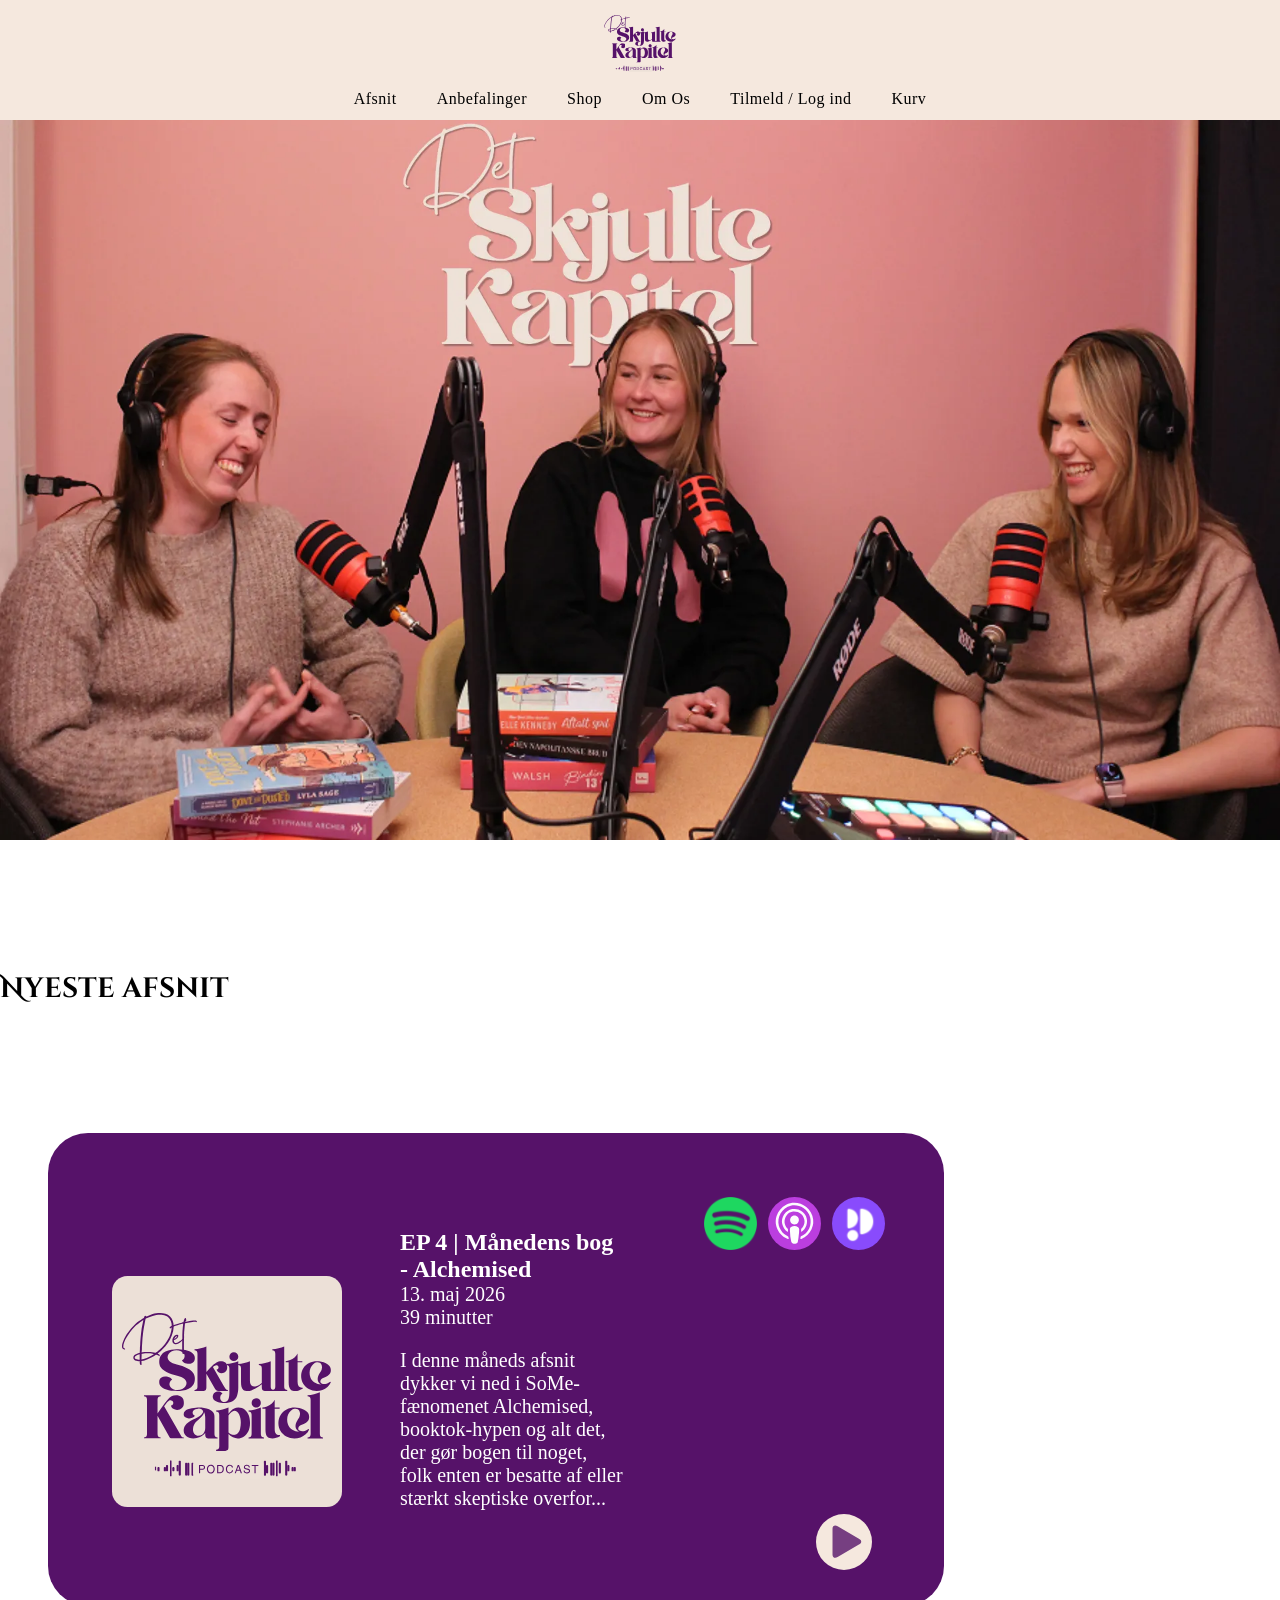
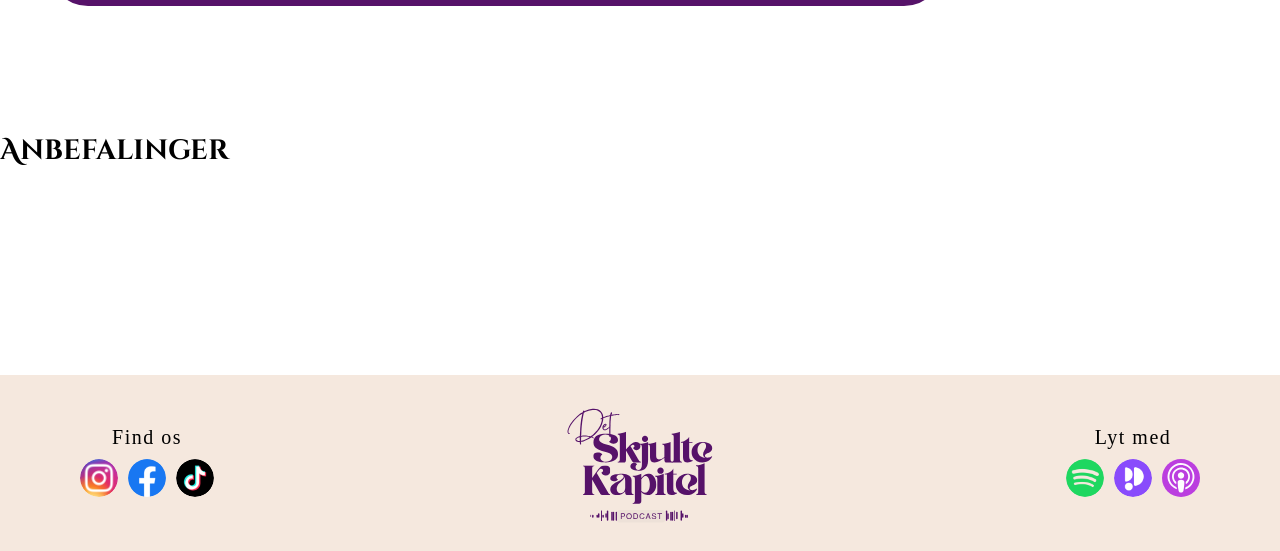
==== commit 442bb64a: "Add play knap linker til afsnit side + add favicon alle sider" ====
--- a/index.html
+++ b/index.html
@@ -8,12 +8,17 @@
     <link rel="stylesheet" href="css/fonts.css" />
     <link rel="stylesheet" href="css/custom.css" />
     <link rel="stylesheet" href="css/index.css" />
+    <link rel="icon" href="img/favicon.svg" type="image/svg+xml" />
   </head>
   <body>
     <header>
       <div class="header-desktop">
         <a href="index.html" class="header-logo">
-          <img src="img/Logo.svg" alt="Det Skjulte Kapitel logo" class="logo-img" />
+          <img
+            src="img/Logo.svg"
+            alt="Det Skjulte Kapitel logo"
+            class="logo-img"
+          />
         </a>
         <nav class="header-nav">
           <ul class="nav-list">
@@ -48,7 +53,10 @@
     </header>
 
     <main>
-      <img src="img/Hero.webp" alt="Billede af tre kvinder i et podcast studie, der griner" />
+      <img
+        src="img/Hero.webp"
+        alt="Billede af tre kvinder i et podcast studie, der griner"
+      />
       <h2>Nyeste afsnit</h2>
 
       <section class="grid-1_1_1">
@@ -61,15 +69,29 @@
             <p>13. maj 2026</p>
             <p>39 minutter</p>
           </div>
-          <p class="margin2">I denne måneds afsnit dykker vi ned i SoMe-fænomenet Alchemised, booktok-hypen og alt det, der gør bogen til noget, folk enten er besatte af eller stærkt skeptiske overfor...</p>
+          <p class="margin2">
+            I denne måneds afsnit dykker vi ned i SoMe-fænomenet Alchemised,
+            booktok-hypen og alt det, der gør bogen til noget, folk enten er
+            besatte af eller stærkt skeptiske overfor...
+          </p>
         </div>
 
         <div class="SoMe">
-          <a href="https://open.spotify.com/show/3m8Jab1IPtWVq0r0YH2QnV"><img src="img/Spotify.svg" alt="" /></a>
-          <a href="https://podcasts.apple.com/dk/podcast/det-skjulte-kapitel/id1886661915"><img class="apple" src="img/applepodcast.svg" alt="Apple Podcast" /></a>
-          <a href="https://open.podimo.com/podcast/a7241b3f-1531-4056-aa6a-d502dbbe5295"><img src="img/Podimo.svg" alt="Podimo logo" /></a>
+          <a href="https://open.spotify.com/show/3m8Jab1IPtWVq0r0YH2QnV"
+            ><img src="img/Spotify.svg" alt=""
+          /></a>
+          <a
+            href="https://podcasts.apple.com/dk/podcast/det-skjulte-kapitel/id1886661915"
+            ><img class="apple" src="img/applepodcast.svg" alt="Apple Podcast"
+          /></a>
+          <a
+            href="https://open.podimo.com/podcast/a7241b3f-1531-4056-aa6a-d502dbbe5295"
+            ><img src="img/Podimo.svg" alt="Podimo logo"
+          /></a>
           <div class="playBtn">
-            <img src="img/PlayBtn.svg" alt="" />
+            <a href="afsnit.html"
+              ><img src="img/PlayBtn.svg" alt=""
+            /></a>
           </div>
         </div>
       </section>
@@ -80,25 +102,46 @@
     <footer>
       <div class="footer-inner">
         <a href="index.html" class="footer-logo">
-          <img src="img/Logo.svg" alt="Det Skjulte Kapitel" class="logo-img-footer" />
+          <img
+            src="img/Logo.svg"
+            alt="Det Skjulte Kapitel"
+            class="logo-img-footer"
+          />
         </a>
 
         <div class="footer-bottom-row">
           <div class="footer-social">
             <span class="footer-label">Find os</span>
             <div class="social-icons">
-              <a href="https://www.instagram.com/detskjultekapitel/"><img src="img/Instagram.svg" alt="Instagram" /></a>
-              <a href="https://www.facebook.com/profile.php?id=61585024211420"><img src="img/Facebook.svg" alt="Facebook" /></a>
-              <a href="https://www.tiktok.com/@detskjultekapitel"><img src="img/TikTok.svg" alt="TikTok" /></a>
+              <a href="https://www.instagram.com/detskjultekapitel/"
+                ><img src="img/Instagram.svg" alt="Instagram"
+              /></a>
+              <a href="https://www.facebook.com/profile.php?id=61585024211420"
+                ><img src="img/Facebook.svg" alt="Facebook"
+              /></a>
+              <a href="https://www.tiktok.com/@detskjultekapitel"
+                ><img src="img/TikTok.svg" alt="TikTok"
+              /></a>
             </div>
           </div>
 
           <div class="footer-listen">
             <span class="footer-label">Lyt med</span>
             <div class="social-icons">
-              <a href="https://open.spotify.com/show/3m8Jab1IPtWVq0r0YH2QnV"><img src="img/Spotify.svg" alt="Spotify" /></a>
-              <a href="https://open.podimo.com/podcast/a7241b3f-1531-4056-aa6a-d502dbbe5295"><img src="img/Podimo.svg" alt="Podimo" /></a>
-              <a href="https://podcasts.apple.com/dk/podcast/det-skjulte-kapitel/id1886661915"><img class="apple" src="img/applepodcast.svg" alt="Apple Podcast" /></a>
+              <a href="https://open.spotify.com/show/3m8Jab1IPtWVq0r0YH2QnV"
+                ><img src="img/Spotify.svg" alt="Spotify"
+              /></a>
+              <a
+                href="https://open.podimo.com/podcast/a7241b3f-1531-4056-aa6a-d502dbbe5295"
+                ><img src="img/Podimo.svg" alt="Podimo"
+              /></a>
+              <a
+                href="https://podcasts.apple.com/dk/podcast/det-skjulte-kapitel/id1886661915"
+                ><img
+                  class="apple"
+                  src="img/applepodcast.svg"
+                  alt="Apple Podcast"
+              /></a>
             </div>
           </div>
         </div>
